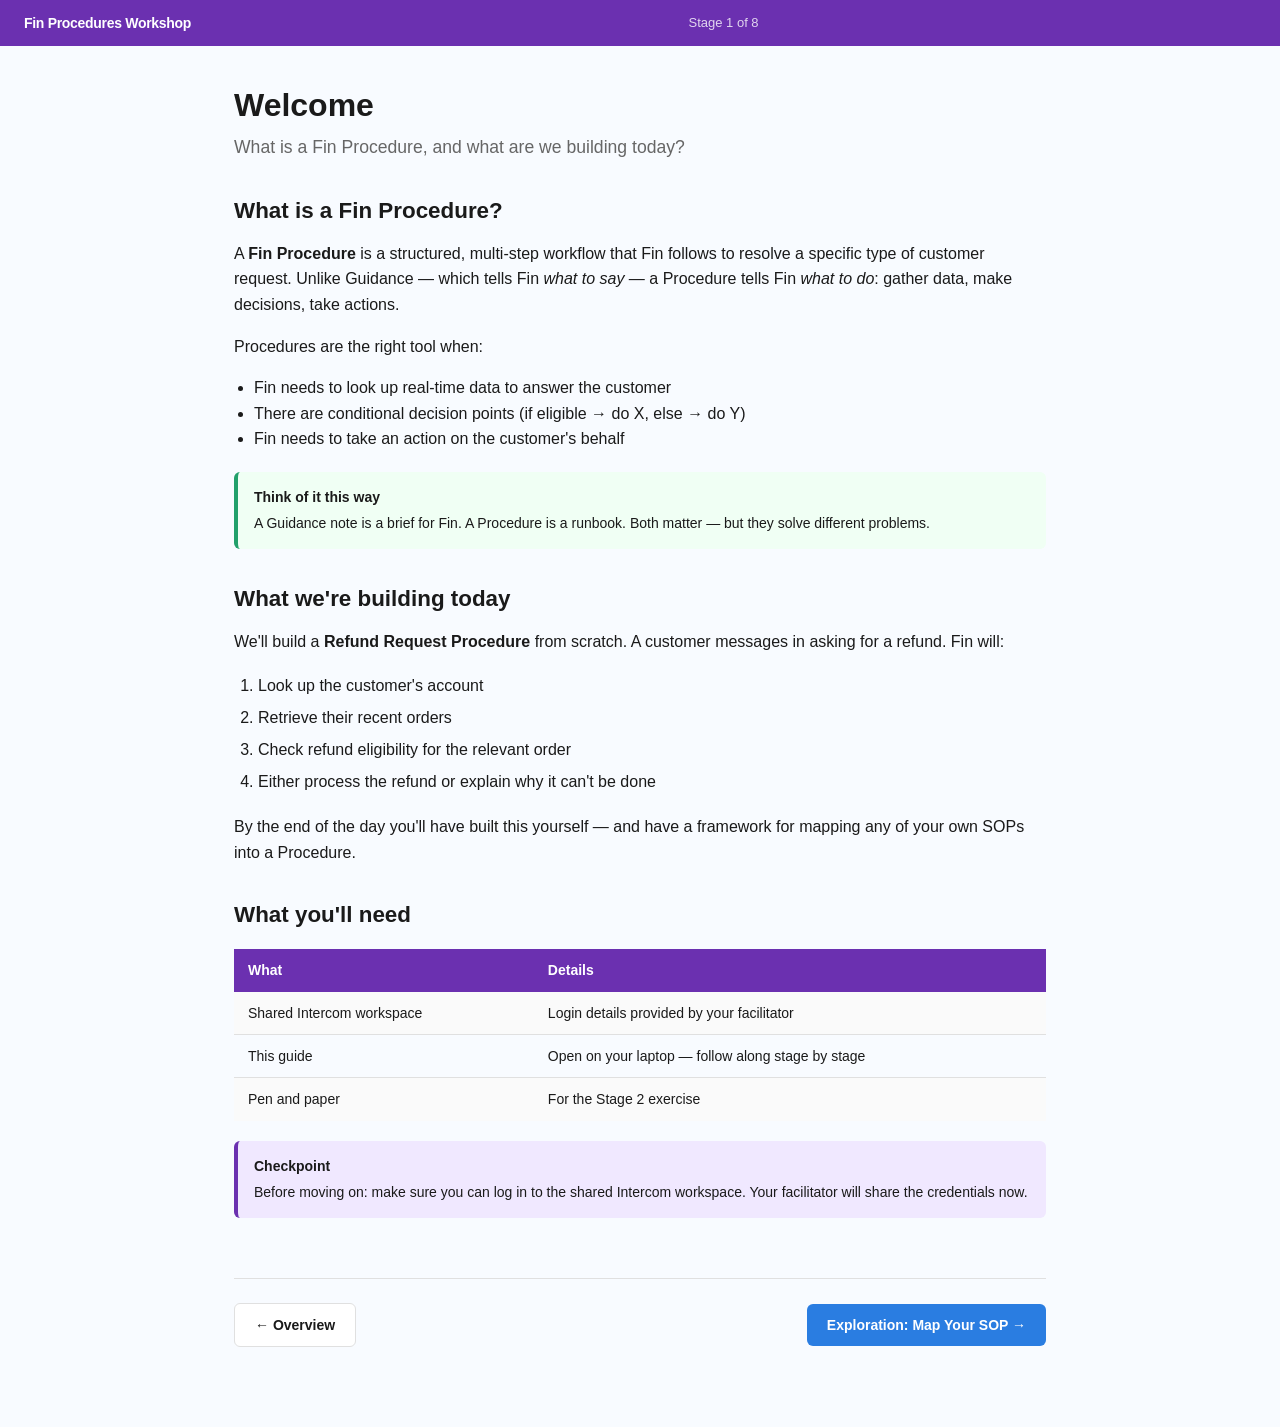
==== stage-1-welcome.html @ 5baf9866 "feat: add stage 1 welcome page" ====
<!DOCTYPE html>
<html lang="en">
<head>
  <meta charset="UTF-8">
  <meta name="viewport" content="width=device-width, initial-scale=1.0">
  <title>Stage 1: Welcome — Fin Procedures Workshop</title>
  <link rel="stylesheet" href="style.css">
</head>
<body class="stage--technical">
  <header class="site-header">
    <span class="logo">Fin Procedures Workshop</span>
    <span id="stage-indicator" class="stage-indicator"></span>
    <div class="progress"><div id="progress-fill" class="progress-fill"></div></div>
  </header>

  <div class="container">
    <h1>Welcome</h1>
    <p class="subtitle">What is a Fin Procedure, and what are we building today?</p>

    <h2>What is a Fin Procedure?</h2>
    <p>A <strong>Fin Procedure</strong> is a structured, multi-step workflow that Fin follows to resolve a specific type of customer request. Unlike Guidance — which tells Fin <em>what to say</em> — a Procedure tells Fin <em>what to do</em>: gather data, make decisions, take actions.</p>

    <p>Procedures are the right tool when:</p>
    <ul style="margin: 0 0 16px 20px;">
      <li>Fin needs to look up real-time data to answer the customer</li>
      <li>There are conditional decision points (if eligible → do X, else → do Y)</li>
      <li>Fin needs to take an action on the customer's behalf</li>
    </ul>

    <div class="callout callout--tip">
      <strong>Think of it this way</strong>
      A Guidance note is a brief for Fin. A Procedure is a runbook. Both matter — but they solve different problems.
    </div>

    <h2>What we're building today</h2>
    <p>We'll build a <strong>Refund Request Procedure</strong> from scratch. A customer messages in asking for a refund. Fin will:</p>

    <ol style="margin: 0 0 16px 24px; line-height: 2;">
      <li>Look up the customer's account</li>
      <li>Retrieve their recent orders</li>
      <li>Check refund eligibility for the relevant order</li>
      <li>Either process the refund or explain why it can't be done</li>
    </ol>

    <p>By the end of the day you'll have built this yourself — and have a framework for mapping any of your own SOPs into a Procedure.</p>

    <h2>What you'll need</h2>
    <table>
      <tr><th>What</th><th>Details</th></tr>
      <tr><td>Shared Intercom workspace</td><td>Login details provided by your facilitator</td></tr>
      <tr><td>This guide</td><td>Open on your laptop — follow along stage by stage</td></tr>
      <tr><td>Pen and paper</td><td>For the Stage 2 exercise</td></tr>
    </table>

    <div class="callout callout--check">
      <strong>Checkpoint</strong>
      Before moving on: make sure you can log in to the shared Intercom workspace. Your facilitator will share the credentials now.
    </div>

    <nav class="stage-nav" id="stage-nav"></nav>
  </div>

  <script src="nav.js"></script>
  <script>
    renderNav('stage-nav');
    renderProgress('progress-fill');
    renderStageIndicator('stage-indicator');
  </script>
</body>
</html>
---- style.css ----
/* style.css */
:root {
  --brand: #6b30b0;
  --brand-light: #f0e8ff;
  --explore-accent: #f5a623;
  --explore-bg: #fff8ec;
  --technical-accent: #2a7de1;
  --technical-bg: #f8fbff;
  --neutral-bg: #f5f5f5;
  --text: #1a1a1a;
  --text-muted: #666;
  --border: #e0e0e0;
  --max-width: 860px;
  --font: -apple-system, BlinkMacSystemFont, 'Segoe UI', sans-serif;
}

* { box-sizing: border-box; margin: 0; padding: 0; }

body {
  font-family: var(--font);
  color: var(--text);
  line-height: 1.6;
  background: #fff;
}

/* ── Layout ── */
.site-header {
  background: var(--brand);
  color: white;
  padding: 12px 24px;
  display: flex;
  align-items: center;
  justify-content: space-between;
  font-size: 14px;
}

.site-header .logo { font-weight: 600; letter-spacing: -0.3px; }
.site-header .stage-indicator { opacity: 0.8; font-size: 13px; }

.container {
  max-width: var(--max-width);
  margin: 0 auto;
  padding: 40px 24px 80px;
}

h1 { font-size: 2rem; font-weight: 700; margin-bottom: 8px; line-height: 1.2; }
h2 { font-size: 1.4rem; font-weight: 600; margin: 32px 0 12px; }
h3 { font-size: 1.1rem; font-weight: 600; margin: 24px 0 8px; }
p  { margin-bottom: 16px; color: var(--text); }

.subtitle {
  font-size: 1.1rem;
  color: var(--text-muted);
  margin-bottom: 32px;
}

/* ── Stage mode: Exploration ── */
body.stage--explore {
  background: var(--explore-bg);
}

body.stage--explore .site-header {
  background: #c47d00;
}

body.stage--explore h1,
body.stage--explore h2 {
  color: #8a5500;
}

/* ── Stage mode: Technical ── */
body.stage--technical {
  background: var(--technical-bg);
}

/* ── Stage mode: Open ── */
body.stage--open {
  background: var(--neutral-bg);
}

/* ── Steps ── */
.steps { list-style: none; counter-reset: step; margin: 24px 0; }

.steps li {
  counter-increment: step;
  display: flex;
  gap: 16px;
  margin-bottom: 24px;
  align-items: flex-start;
}

.steps li::before {
  content: counter(step);
  background: var(--technical-accent);
  color: white;
  width: 28px;
  height: 28px;
  border-radius: 50%;
  display: flex;
  align-items: center;
  justify-content: center;
  font-weight: 700;
  font-size: 13px;
  flex-shrink: 0;
  margin-top: 2px;
}

body.stage--explore .steps li::before {
  background: var(--explore-accent);
}

.steps li .step-body { flex: 1; }
.steps li .step-body p:last-child { margin-bottom: 0; }

/* ── Callouts ── */
.callout {
  border-radius: 6px;
  padding: 14px 16px;
  margin: 20px 0;
  font-size: 14px;
  border-left: 4px solid;
}

.callout--tip    { background: #f0fff4; border-color: #22a06b; }
.callout--warn   { background: #fffbe6; border-color: #f0d060; }
.callout--check  { background: var(--brand-light); border-color: var(--brand); }

.callout strong { display: block; margin-bottom: 4px; }

/* ── Code blocks ── */
pre {
  background: #1e1e2e;
  color: #cdd6f4;
  border-radius: 6px;
  padding: 16px;
  overflow-x: auto;
  font-size: 13px;
  margin: 16px 0;
  line-height: 1.5;
}

code { font-family: 'JetBrains Mono', 'Fira Code', monospace; font-size: 13px; }

p code, li code {
  background: #f0e8ff;
  color: var(--brand);
  padding: 2px 6px;
  border-radius: 3px;
}

/* ── Tables ── */
table {
  width: 100%;
  border-collapse: collapse;
  margin: 16px 0;
  font-size: 14px;
}

th {
  background: var(--brand);
  color: white;
  padding: 10px 14px;
  text-align: left;
  font-weight: 600;
}

td { padding: 10px 14px; border-bottom: 1px solid var(--border); }
tr:last-child td { border-bottom: none; }
tr:nth-child(even) td { background: #fafafa; }

/* ── Worksheet (Stage 2) ── */
.worksheet {
  background: white;
  border: 2px dashed var(--explore-accent);
  border-radius: 8px;
  padding: 24px;
  margin: 24px 0;
}

.worksheet h3 {
  color: #8a5500;
  margin-top: 0;
}

.worksheet-field {
  margin-bottom: 20px;
}

.worksheet-field label {
  display: block;
  font-weight: 600;
  font-size: 14px;
  margin-bottom: 6px;
  color: #8a5500;
}

.worksheet-field .hint {
  font-size: 12px;
  color: var(--text-muted);
  margin-bottom: 6px;
}

.worksheet-field textarea {
  width: 100%;
  border: 1px solid #ddd;
  border-radius: 4px;
  padding: 10px;
  font-family: var(--font);
  font-size: 14px;
  resize: vertical;
  min-height: 72px;
  background: #fffdf8;
}

.worksheet-field textarea:focus {
  outline: none;
  border-color: var(--explore-accent);
  box-shadow: 0 0 0 3px rgba(245, 166, 35, 0.15);
}

/* ── Navigation ── */
.stage-nav {
  display: flex;
  justify-content: space-between;
  align-items: center;
  margin-top: 60px;
  padding-top: 24px;
  border-top: 1px solid var(--border);
}

.nav-btn {
  display: inline-flex;
  align-items: center;
  gap: 8px;
  padding: 10px 20px;
  border-radius: 6px;
  font-size: 14px;
  font-weight: 600;
  text-decoration: none;
  border: none;
  cursor: pointer;
  transition: opacity 0.15s;
}

.nav-btn:hover { opacity: 0.85; }

.nav-btn--prev {
  background: white;
  color: var(--text);
  border: 1px solid var(--border);
}

.nav-btn--next {
  background: var(--brand);
  color: white;
}

body.stage--explore .nav-btn--next { background: #c47d00; }
body.stage--technical .nav-btn--next { background: var(--technical-accent); }

.nav-btn--ghost { visibility: hidden; }

/* ── Progress bar ── */
.progress {
  height: 4px;
  background: rgba(255,255,255,0.3);
  position: relative;
}

.progress-fill {
  height: 100%;
  background: white;
  transition: width 0.3s ease;
}

/* ── TOC (index page) ── */
.toc { list-style: none; margin: 24px 0; }

.toc-item {
  display: flex;
  align-items: flex-start;
  gap: 16px;
  padding: 16px;
  border-radius: 8px;
  margin-bottom: 10px;
  text-decoration: none;
  color: var(--text);
  border: 1px solid var(--border);
  transition: border-color 0.15s, box-shadow 0.15s;
}

.toc-item:hover {
  border-color: var(--brand);
  box-shadow: 0 2px 8px rgba(107, 48, 176, 0.1);
}

.toc-item .toc-num {
  font-size: 18px;
  font-weight: 700;
  color: var(--brand);
  min-width: 28px;
}

.toc-item .toc-meta { font-size: 12px; color: var(--text-muted); margin-top: 2px; }
.toc-item .toc-badge {
  margin-left: auto;
  font-size: 11px;
  padding: 3px 8px;
  border-radius: 10px;
  white-space: nowrap;
  align-self: center;
}

.badge--explore  { background: #fde8c0; color: #c47d00; }
.badge--hands-on { background: #d0e8ff; color: #1a5fb4; }
.badge--optional { background: #c8f0dc; color: #1a7a50; }
.badge--open     { background: #e0e0e0; color: #555; }
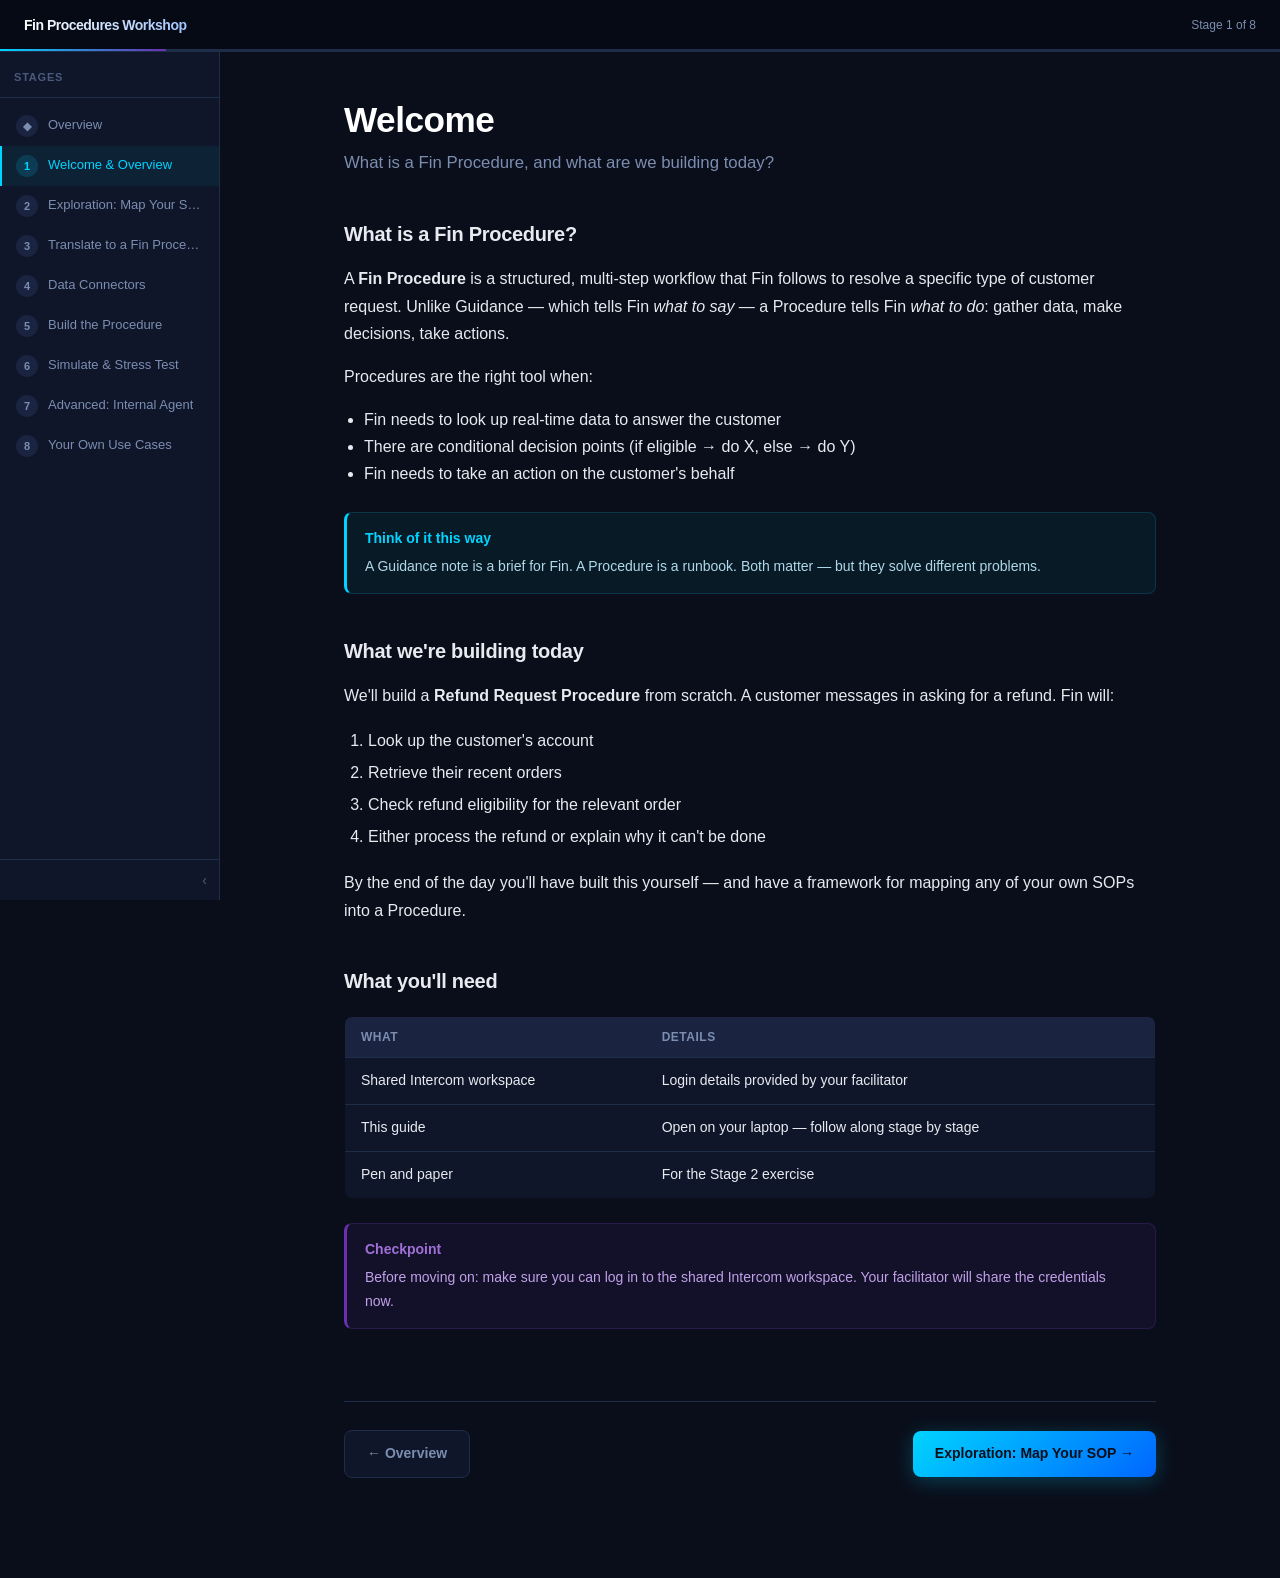
==== commit 5993f0e5: "feat: add collapsible left sidebar navigation Sticky sidebar on all pages listing all stages with ac" ====
--- a/stage-1-welcome.html
+++ b/stage-1-welcome.html
@@ -13,7 +13,10 @@
     <div class="progress"><div id="progress-fill" class="progress-fill"></div></div>
   </header>
 
-  <div class="container">
+  <div class="layout">
+    <aside class="sidebar" id="sidebar"></aside>
+    <main class="main-content">
+      <div class="container">
     <h1>Welcome</h1>
     <p class="subtitle">What is a Fin Procedure, and what are we building today?</p>
 
@@ -58,10 +61,13 @@
     </div>
 
     <nav class="stage-nav" id="stage-nav"></nav>
+      </div>
+    </main>
   </div>
 
   <script src="nav.js"></script>
   <script>
+    renderSidebar('sidebar');
     renderNav('stage-nav');
     renderProgress('progress-fill');
     renderStageIndicator('stage-indicator');
--- a/style.css
+++ b/style.css
@@ -1,15 +1,40 @@
-/* style.css */
+/* style.css — Dark & Premium theme inspired by fin.ai */
 :root {
+  /* Brand */
   --brand: #6b30b0;
-  --brand-light: #f0e8ff;
+  --brand-light: rgba(107, 48, 176, 0.15);
+  --cyan: #00d4ff;
+  --cyan-dark: #0099cc;
+
+  /* Surfaces */
+  --bg: #0a0e1a;
+  --surface: #0f1629;
+  --surface-raised: #1a2340;
+  --surface-hover: #1e2a4a;
+
+  /* Text */
+  --text: #e8eaf0;
+  --text-muted: #7b8db0;
+  --text-subtle: #4a5a7a;
+
+  /* Borders */
+  --border: #1e2d4a;
+  --border-bright: #2a3d5a;
+
+  /* Explore mode (dark amber) */
   --explore-accent: #f5a623;
-  --explore-bg: #fff8ec;
-  --technical-accent: #2a7de1;
-  --technical-bg: #f8fbff;
-  --neutral-bg: #f5f5f5;
-  --text: #1a1a1a;
-  --text-muted: #666;
-  --border: #e0e0e0;
+  --explore-bg: #100e00;
+  --explore-surface: #1a1500;
+  --explore-border: rgba(245, 166, 35, 0.3);
+  --explore-text: #f0d080;
+
+  /* Technical accent */
+  --technical-accent: #00d4ff;
+
+  /* Neutral (open stage) */
+  --neutral-bg: #0d1117;
+
+  /* Layout */
   --max-width: 860px;
   --font: -apple-system, BlinkMacSystemFont, 'Segoe UI', sans-serif;
 }
@@ -19,39 +44,98 @@
 body {
   font-family: var(--font);
   color: var(--text);
-  line-height: 1.6;
-  background: #fff;
-}
-
-/* ── Layout ── */
+  line-height: 1.7;
+  background: var(--bg);
+}
+
+/* ── Site Header ── */
 .site-header {
-  background: var(--brand);
+  background: #060a14;
   color: white;
-  padding: 12px 24px;
+  padding: 0 24px;
   display: flex;
   align-items: center;
   justify-content: space-between;
   font-size: 14px;
-}
-
-.site-header .logo { font-weight: 600; letter-spacing: -0.3px; }
-.site-header .stage-indicator { opacity: 0.8; font-size: 13px; }
-
+  height: 52px;
+  border-bottom: 1px solid var(--border);
+  position: sticky;
+  top: 0;
+  z-index: 100;
+}
+
+.site-header .logo {
+  font-weight: 700;
+  letter-spacing: -0.5px;
+  background: linear-gradient(90deg, #ffffff, #a0c4ff);
+  -webkit-background-clip: text;
+  -webkit-text-fill-color: transparent;
+  background-clip: text;
+}
+
+.site-header .stage-indicator {
+  color: var(--text-muted);
+  font-size: 12px;
+}
+
+/* ── Progress bar ── */
+.progress {
+  position: absolute;
+  bottom: 0;
+  left: 0;
+  right: 0;
+  height: 2px;
+  background: var(--border);
+}
+
+.progress-fill {
+  height: 100%;
+  background: linear-gradient(90deg, var(--cyan), var(--brand));
+  transition: width 0.4s ease;
+}
+
+/* ── Layout ── */
 .container {
   max-width: var(--max-width);
   margin: 0 auto;
-  padding: 40px 24px 80px;
-}
-
-h1 { font-size: 2rem; font-weight: 700; margin-bottom: 8px; line-height: 1.2; }
-h2 { font-size: 1.4rem; font-weight: 600; margin: 32px 0 12px; }
-h3 { font-size: 1.1rem; font-weight: 600; margin: 24px 0 8px; }
-p  { margin-bottom: 16px; color: var(--text); }
+  padding: 48px 24px 100px;
+}
+
+/* ── Page hero ── */
+.container > h1:first-child {
+  font-size: 2.2rem;
+  font-weight: 800;
+  letter-spacing: -0.5px;
+  line-height: 1.15;
+  margin-bottom: 10px;
+  background: linear-gradient(135deg, #ffffff 40%, #a0c4ff 100%);
+  -webkit-background-clip: text;
+  -webkit-text-fill-color: transparent;
+  background-clip: text;
+}
+
+h2 {
+  font-size: 1.25rem;
+  font-weight: 700;
+  margin: 40px 0 14px;
+  color: var(--text);
+  letter-spacing: -0.3px;
+}
+
+h3 {
+  font-size: 1rem;
+  font-weight: 600;
+  margin: 28px 0 10px;
+  color: var(--text);
+}
+
+p { margin-bottom: 16px; color: var(--text); }
 
 .subtitle {
-  font-size: 1.1rem;
+  font-size: 1.05rem;
   color: var(--text-muted);
-  margin-bottom: 32px;
+  margin-bottom: 40px;
+  line-height: 1.6;
 }
 
 /* ── Stage mode: Exploration ── */
@@ -60,18 +144,29 @@
 }
 
 body.stage--explore .site-header {
-  background: #c47d00;
-}
-
-body.stage--explore h1,
-body.stage--explore h2 {
-  color: #8a5500;
-}
-
-/* ── Stage mode: Technical ── */
-body.stage--technical {
-  background: var(--technical-bg);
-}
+  background: #0d0b00;
+  border-bottom-color: rgba(245, 166, 35, 0.2);
+}
+
+body.stage--explore .site-header .logo {
+  background: linear-gradient(90deg, #f5a623, #ffe082);
+  -webkit-background-clip: text;
+  -webkit-text-fill-color: transparent;
+  background-clip: text;
+}
+
+body.stage--explore .progress-fill {
+  background: linear-gradient(90deg, var(--explore-accent), #c47d00);
+}
+
+body.stage--explore .container > h1:first-child {
+  background: linear-gradient(135deg, #ffe082 40%, #f5a623 100%);
+  -webkit-background-clip: text;
+  -webkit-text-fill-color: transparent;
+  background-clip: text;
+}
+
+body.stage--explore h2 { color: var(--explore-text); }
 
 /* ── Stage mode: Open ── */
 body.stage--open {
@@ -84,17 +179,17 @@
 .steps li {
   counter-increment: step;
   display: flex;
-  gap: 16px;
-  margin-bottom: 24px;
+  gap: 18px;
+  margin-bottom: 28px;
   align-items: flex-start;
 }
 
 .steps li::before {
   content: counter(step);
-  background: var(--technical-accent);
+  background: linear-gradient(135deg, var(--cyan), #0066ff);
   color: white;
-  width: 28px;
-  height: 28px;
+  width: 30px;
+  height: 30px;
   border-radius: 50%;
   display: flex;
   align-items: center;
@@ -103,10 +198,12 @@
   font-size: 13px;
   flex-shrink: 0;
   margin-top: 2px;
+  box-shadow: 0 0 12px rgba(0, 212, 255, 0.3);
 }
 
 body.stage--explore .steps li::before {
-  background: var(--explore-accent);
+  background: linear-gradient(135deg, var(--explore-accent), #c47d00);
+  box-shadow: 0 0 12px rgba(245, 166, 35, 0.3);
 }
 
 .steps li .step-body { flex: 1; }
@@ -114,108 +211,152 @@
 
 /* ── Callouts ── */
 .callout {
-  border-radius: 6px;
-  padding: 14px 16px;
-  margin: 20px 0;
+  border-radius: 8px;
+  padding: 14px 18px;
+  margin: 24px 0;
   font-size: 14px;
-  border-left: 4px solid;
-}
-
-.callout--tip    { background: #f0fff4; border-color: #22a06b; }
-.callout--warn   { background: #fffbe6; border-color: #f0d060; }
-.callout--check  { background: var(--brand-light); border-color: var(--brand); }
-
-.callout strong { display: block; margin-bottom: 4px; }
+  border: 1px solid;
+  border-left-width: 3px;
+}
+
+.callout--tip {
+  background: rgba(0, 212, 255, 0.06);
+  border-color: rgba(0, 212, 255, 0.15);
+  border-left-color: var(--cyan);
+  color: #b0d8e8;
+}
+
+.callout--warn {
+  background: rgba(245, 166, 35, 0.06);
+  border-color: rgba(245, 166, 35, 0.15);
+  border-left-color: var(--explore-accent);
+  color: #d4b870;
+}
+
+.callout--check {
+  background: rgba(107, 48, 176, 0.1);
+  border-color: rgba(107, 48, 176, 0.25);
+  border-left-color: var(--brand);
+  color: #c0a0e8;
+}
+
+.callout strong {
+  display: block;
+  margin-bottom: 5px;
+  font-weight: 700;
+}
+
+.callout--tip strong  { color: var(--cyan); }
+.callout--warn strong { color: var(--explore-accent); }
+.callout--check strong { color: #a070d8; }
 
 /* ── Code blocks ── */
 pre {
-  background: #1e1e2e;
-  color: #cdd6f4;
-  border-radius: 6px;
-  padding: 16px;
+  background: #060a14;
+  border: 1px solid var(--border);
+  border-radius: 8px;
+  padding: 18px;
   overflow-x: auto;
   font-size: 13px;
-  margin: 16px 0;
-  line-height: 1.5;
-}
-
-code { font-family: 'JetBrains Mono', 'Fira Code', monospace; font-size: 13px; }
+  margin: 18px 0;
+  line-height: 1.6;
+  color: #cdd6f4;
+}
+
+code { font-family: 'JetBrains Mono', 'Fira Code', 'SF Mono', monospace; font-size: 13px; }
 
 p code, li code {
-  background: #f0e8ff;
-  color: var(--brand);
-  padding: 2px 6px;
-  border-radius: 3px;
+  background: rgba(0, 212, 255, 0.1);
+  color: var(--cyan);
+  padding: 2px 7px;
+  border-radius: 4px;
+  font-size: 12px;
+  border: 1px solid rgba(0, 212, 255, 0.15);
 }
 
 /* ── Tables ── */
 table {
   width: 100%;
   border-collapse: collapse;
-  margin: 16px 0;
+  margin: 18px 0;
   font-size: 14px;
+  border: 1px solid var(--border);
+  border-radius: 8px;
+  overflow: hidden;
 }
 
 th {
-  background: var(--brand);
-  color: white;
-  padding: 10px 14px;
+  background: var(--surface-raised);
+  color: var(--text-muted);
+  padding: 10px 16px;
   text-align: left;
   font-weight: 600;
-}
-
-td { padding: 10px 14px; border-bottom: 1px solid var(--border); }
+  font-size: 12px;
+  letter-spacing: 0.5px;
+  text-transform: uppercase;
+  border-bottom: 1px solid var(--border);
+}
+
+td {
+  padding: 11px 16px;
+  border-bottom: 1px solid var(--border);
+  color: var(--text);
+  background: var(--surface);
+}
+
 tr:last-child td { border-bottom: none; }
-tr:nth-child(even) td { background: #fafafa; }
+tr:hover td { background: var(--surface-hover); }
 
 /* ── Worksheet (Stage 2) ── */
 .worksheet {
-  background: white;
-  border: 2px dashed var(--explore-accent);
-  border-radius: 8px;
-  padding: 24px;
-  margin: 24px 0;
+  background: var(--explore-surface);
+  border: 1px dashed rgba(245, 166, 35, 0.4);
+  border-radius: 10px;
+  padding: 28px;
+  margin: 28px 0;
 }
 
 .worksheet h3 {
-  color: #8a5500;
+  color: var(--explore-accent);
   margin-top: 0;
-}
-
-.worksheet-field {
-  margin-bottom: 20px;
-}
+  font-size: 1.05rem;
+}
+
+.worksheet-field { margin-bottom: 24px; }
 
 .worksheet-field label {
   display: block;
   font-weight: 600;
   font-size: 14px;
   margin-bottom: 6px;
-  color: #8a5500;
+  color: var(--explore-text);
 }
 
 .worksheet-field .hint {
   font-size: 12px;
-  color: var(--text-muted);
-  margin-bottom: 6px;
+  color: rgba(245, 166, 35, 0.5);
+  margin-bottom: 8px;
 }
 
 .worksheet-field textarea {
   width: 100%;
-  border: 1px solid #ddd;
-  border-radius: 4px;
-  padding: 10px;
+  border: 1px solid rgba(245, 166, 35, 0.2);
+  border-radius: 6px;
+  padding: 10px 12px;
   font-family: var(--font);
   font-size: 14px;
   resize: vertical;
-  min-height: 72px;
-  background: #fffdf8;
-}
+  min-height: 80px;
+  background: rgba(255, 255, 255, 0.04);
+  color: var(--text);
+}
+
+.worksheet-field textarea::placeholder { color: var(--text-subtle); }
 
 .worksheet-field textarea:focus {
   outline: none;
-  border-color: var(--explore-accent);
-  box-shadow: 0 0 0 3px rgba(245, 166, 35, 0.15);
+  border-color: rgba(245, 166, 35, 0.6);
+  box-shadow: 0 0 0 3px rgba(245, 166, 35, 0.08);
 }
 
 /* ── Navigation ── */
@@ -223,8 +364,8 @@
   display: flex;
   justify-content: space-between;
   align-items: center;
-  margin-top: 60px;
-  padding-top: 24px;
+  margin-top: 72px;
+  padding-top: 28px;
   border-top: 1px solid var(--border);
 }
 
@@ -232,86 +373,250 @@
   display: inline-flex;
   align-items: center;
   gap: 8px;
-  padding: 10px 20px;
-  border-radius: 6px;
+  padding: 11px 22px;
+  border-radius: 8px;
   font-size: 14px;
   font-weight: 600;
   text-decoration: none;
   border: none;
   cursor: pointer;
-  transition: opacity 0.15s;
-}
-
-.nav-btn:hover { opacity: 0.85; }
+  transition: all 0.2s ease;
+}
 
 .nav-btn--prev {
-  background: white;
-  color: var(--text);
+  background: var(--surface);
+  color: var(--text-muted);
   border: 1px solid var(--border);
 }
 
+.nav-btn--prev:hover {
+  background: var(--surface-raised);
+  color: var(--text);
+  border-color: var(--border-bright);
+}
+
 .nav-btn--next {
-  background: var(--brand);
-  color: white;
-}
-
-body.stage--explore .nav-btn--next { background: #c47d00; }
-body.stage--technical .nav-btn--next { background: var(--technical-accent); }
+  background: linear-gradient(135deg, var(--cyan) 0%, #0066ff 100%);
+  color: #0a0e1a;
+  font-weight: 700;
+  box-shadow: 0 4px 20px rgba(0, 212, 255, 0.25);
+}
+
+.nav-btn--next:hover {
+  box-shadow: 0 4px 28px rgba(0, 212, 255, 0.4);
+  transform: translateY(-1px);
+}
+
+body.stage--explore .nav-btn--next {
+  background: linear-gradient(135deg, var(--explore-accent) 0%, #c47d00 100%);
+  color: #1a0e00;
+  box-shadow: 0 4px 20px rgba(245, 166, 35, 0.25);
+}
+
+body.stage--explore .nav-btn--next:hover {
+  box-shadow: 0 4px 28px rgba(245, 166, 35, 0.4);
+}
+
+/* stage--open intentionally uses default cyan gradient for the next button */
 
 .nav-btn--ghost { visibility: hidden; }
 
-/* ── Progress bar ── */
-.progress {
-  height: 4px;
-  background: rgba(255,255,255,0.3);
-  position: relative;
-}
-
-.progress-fill {
-  height: 100%;
-  background: white;
-  transition: width 0.3s ease;
-}
-
 /* ── TOC (index page) ── */
-.toc { list-style: none; margin: 24px 0; }
+.toc { list-style: none; margin: 28px 0; }
 
 .toc-item {
   display: flex;
   align-items: flex-start;
-  gap: 16px;
-  padding: 16px;
-  border-radius: 8px;
+  gap: 18px;
+  padding: 18px 20px;
+  border-radius: 10px;
   margin-bottom: 10px;
   text-decoration: none;
   color: var(--text);
+  background: var(--surface);
   border: 1px solid var(--border);
-  transition: border-color 0.15s, box-shadow 0.15s;
+  transition: all 0.2s ease;
 }
 
 .toc-item:hover {
-  border-color: var(--brand);
-  box-shadow: 0 2px 8px rgba(107, 48, 176, 0.1);
+  background: var(--surface-raised);
+  border-color: var(--cyan);
+  box-shadow: 0 0 0 1px rgba(0, 212, 255, 0.1), 0 4px 20px rgba(0, 0, 0, 0.3);
+  transform: translateY(-1px);
 }
 
 .toc-item .toc-num {
   font-size: 18px;
-  font-weight: 700;
-  color: var(--brand);
+  font-weight: 800;
+  background: linear-gradient(135deg, var(--cyan), #0066ff);
+  -webkit-background-clip: text;
+  -webkit-text-fill-color: transparent;
+  background-clip: text;
   min-width: 28px;
 }
 
-.toc-item .toc-meta { font-size: 12px; color: var(--text-muted); margin-top: 2px; }
+.toc-item strong { color: var(--text); }
+.toc-item .toc-meta { font-size: 12px; color: var(--text-muted); margin-top: 3px; }
 .toc-item .toc-badge {
   margin-left: auto;
   font-size: 11px;
-  padding: 3px 8px;
-  border-radius: 10px;
+  padding: 4px 10px;
+  border-radius: 20px;
   white-space: nowrap;
   align-self: center;
-}
-
-.badge--explore  { background: #fde8c0; color: #c47d00; }
-.badge--hands-on { background: #d0e8ff; color: #1a5fb4; }
-.badge--optional { background: #c8f0dc; color: #1a7a50; }
-.badge--open     { background: #e0e0e0; color: #555; }
+  font-weight: 600;
+}
+
+.badge--explore  { background: rgba(245, 166, 35, 0.12); color: #f5a623; border: 1px solid rgba(245, 166, 35, 0.2); }
+.badge--hands-on { background: rgba(0, 212, 255, 0.1); color: var(--cyan); border: 1px solid rgba(0, 212, 255, 0.2); }
+.badge--optional { background: rgba(107, 48, 176, 0.12); color: #a070d8; border: 1px solid rgba(107, 48, 176, 0.2); }
+.badge--open     { background: rgba(255, 255, 255, 0.06); color: var(--text-muted); border: 1px solid var(--border); }
+
+/* ── Inline lists ── */
+ul, ol {
+  color: var(--text);
+}
+
+/* ── Sidebar layout ── */
+.layout {
+  display: flex;
+  min-height: calc(100vh - 52px);
+}
+
+.sidebar {
+  width: 220px;
+  flex-shrink: 0;
+  background: var(--surface);
+  border-right: 1px solid var(--border);
+  position: sticky;
+  top: 52px;
+  height: calc(100vh - 52px);
+  overflow-y: auto;
+  display: flex;
+  flex-direction: column;
+  transition: width 0.2s ease;
+}
+
+.sidebar--collapsed {
+  width: 52px;
+}
+
+.sidebar-header {
+  padding: 16px 14px 10px;
+  font-size: 11px;
+  font-weight: 600;
+  letter-spacing: 0.8px;
+  text-transform: uppercase;
+  color: var(--text-subtle);
+  border-bottom: 1px solid var(--border);
+  white-space: nowrap;
+  overflow: hidden;
+}
+
+.sidebar--collapsed .sidebar-header {
+  padding: 16px 0 10px;
+  text-align: center;
+}
+
+.sidebar-nav { flex: 1; padding: 8px 0; }
+
+.sidebar-item {
+  display: flex;
+  align-items: center;
+  gap: 10px;
+  padding: 9px 14px;
+  text-decoration: none;
+  color: var(--text-muted);
+  font-size: 13px;
+  line-height: 1.3;
+  border-left: 2px solid transparent;
+  transition: all 0.15s ease;
+  white-space: nowrap;
+  overflow: hidden;
+}
+
+.sidebar-item:hover {
+  color: var(--text);
+  background: var(--surface-hover);
+  border-left-color: var(--border-bright);
+}
+
+.sidebar-item.active {
+  color: var(--cyan);
+  background: rgba(0, 212, 255, 0.06);
+  border-left-color: var(--cyan);
+}
+
+body.stage--explore .sidebar-item.active {
+  color: var(--explore-accent);
+  background: rgba(245, 166, 35, 0.06);
+  border-left-color: var(--explore-accent);
+}
+
+.sidebar-num {
+  font-size: 11px;
+  font-weight: 700;
+  min-width: 22px;
+  height: 22px;
+  border-radius: 50%;
+  background: var(--surface-raised);
+  display: flex;
+  align-items: center;
+  justify-content: center;
+  flex-shrink: 0;
+  color: var(--text-muted);
+}
+
+.sidebar-item.active .sidebar-num {
+  background: rgba(0, 212, 255, 0.15);
+  color: var(--cyan);
+}
+
+body.stage--explore .sidebar-item.active .sidebar-num {
+  background: rgba(245, 166, 35, 0.15);
+  color: var(--explore-accent);
+}
+
+.sidebar-label { overflow: hidden; text-overflow: ellipsis; }
+
+.sidebar--collapsed .sidebar-item {
+  justify-content: center;
+  padding: 9px 0;
+  border-left: none;
+  border-right: 2px solid transparent;
+}
+
+.sidebar--collapsed .sidebar-item.active {
+  border-right-color: var(--cyan);
+}
+
+body.stage--explore .sidebar--collapsed .sidebar-item.active {
+  border-right-color: var(--explore-accent);
+}
+
+.sidebar--collapsed .sidebar-label { display: none; }
+.sidebar--collapsed .sidebar-header-text { display: none; }
+
+.sidebar-toggle {
+  width: 100%;
+  background: none;
+  border: none;
+  border-top: 1px solid var(--border);
+  padding: 12px;
+  color: var(--text-subtle);
+  cursor: pointer;
+  font-size: 14px;
+  display: flex;
+  align-items: center;
+  justify-content: flex-end;
+  gap: 6px;
+  transition: color 0.15s ease;
+}
+
+.sidebar-toggle:hover { color: var(--text-muted); }
+
+.sidebar--collapsed .sidebar-toggle {
+  justify-content: center;
+}
+
+.main-content { flex: 1; min-width: 0; }
